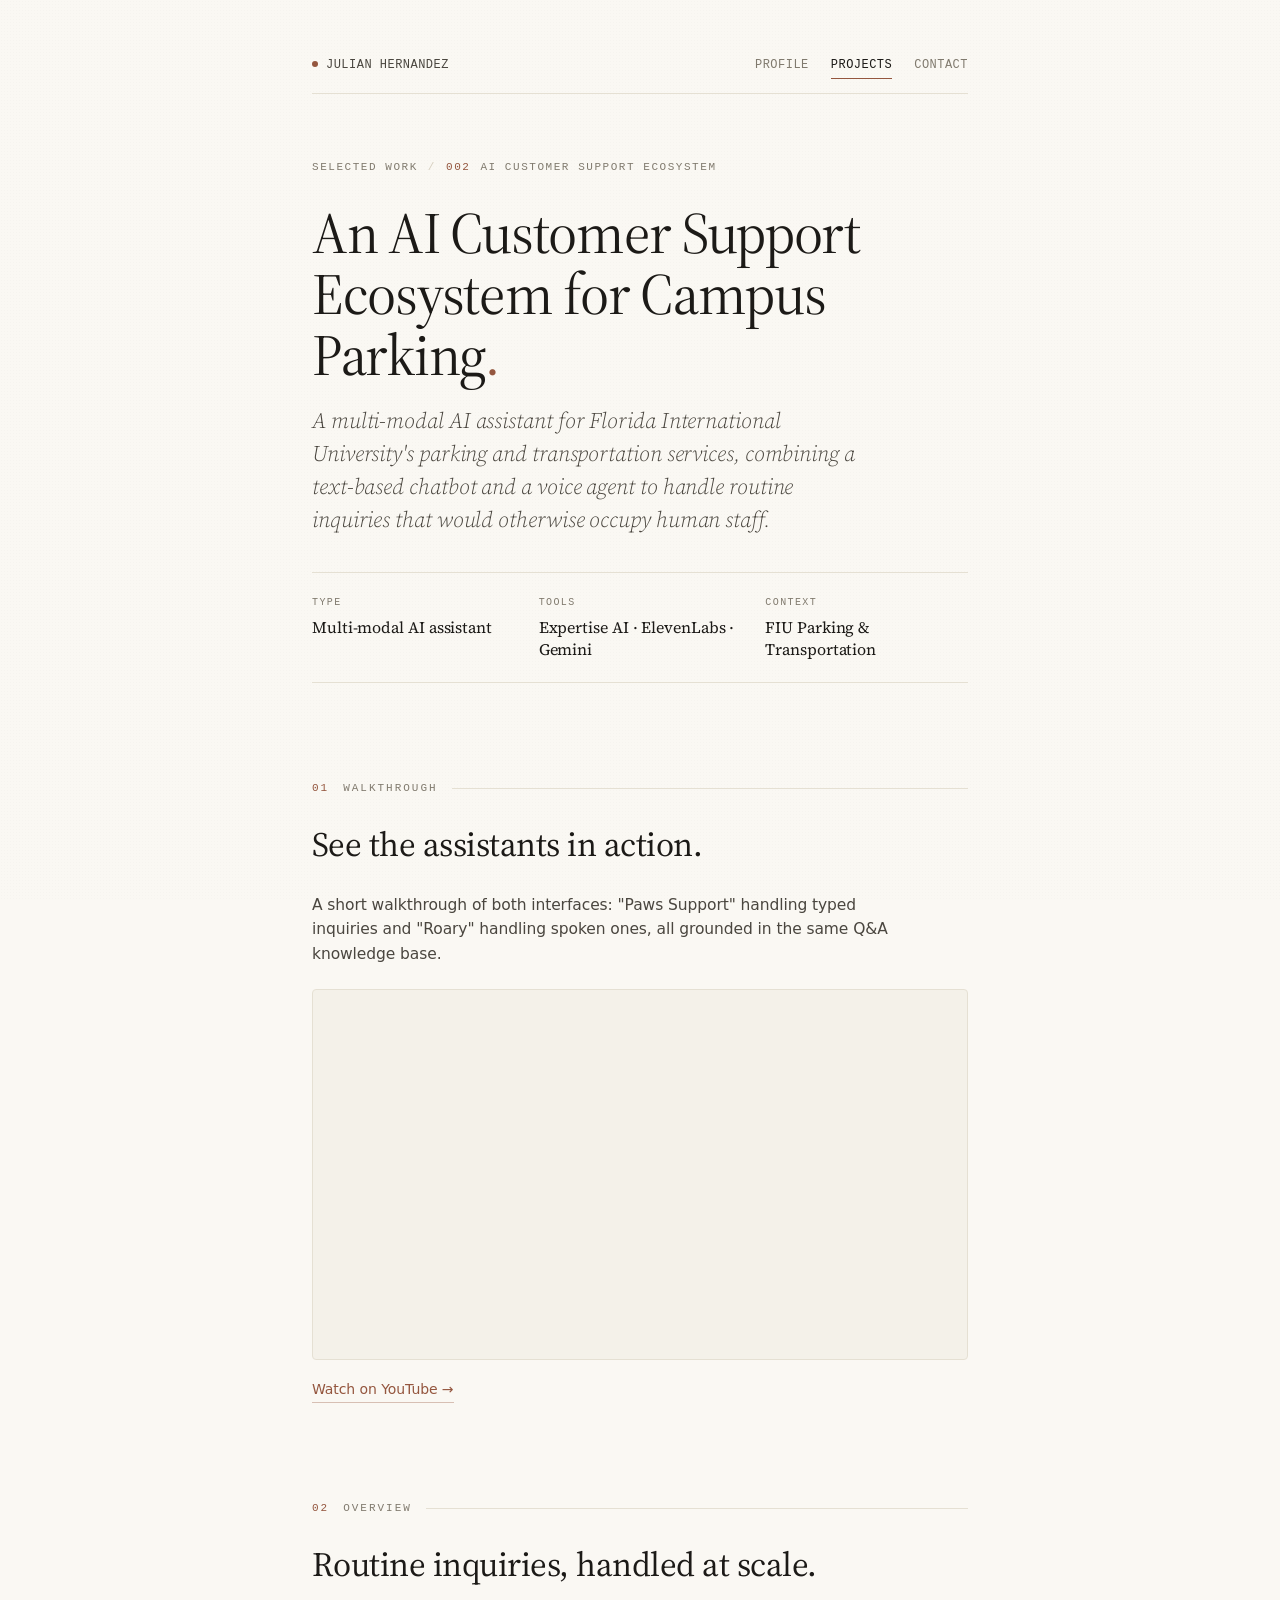
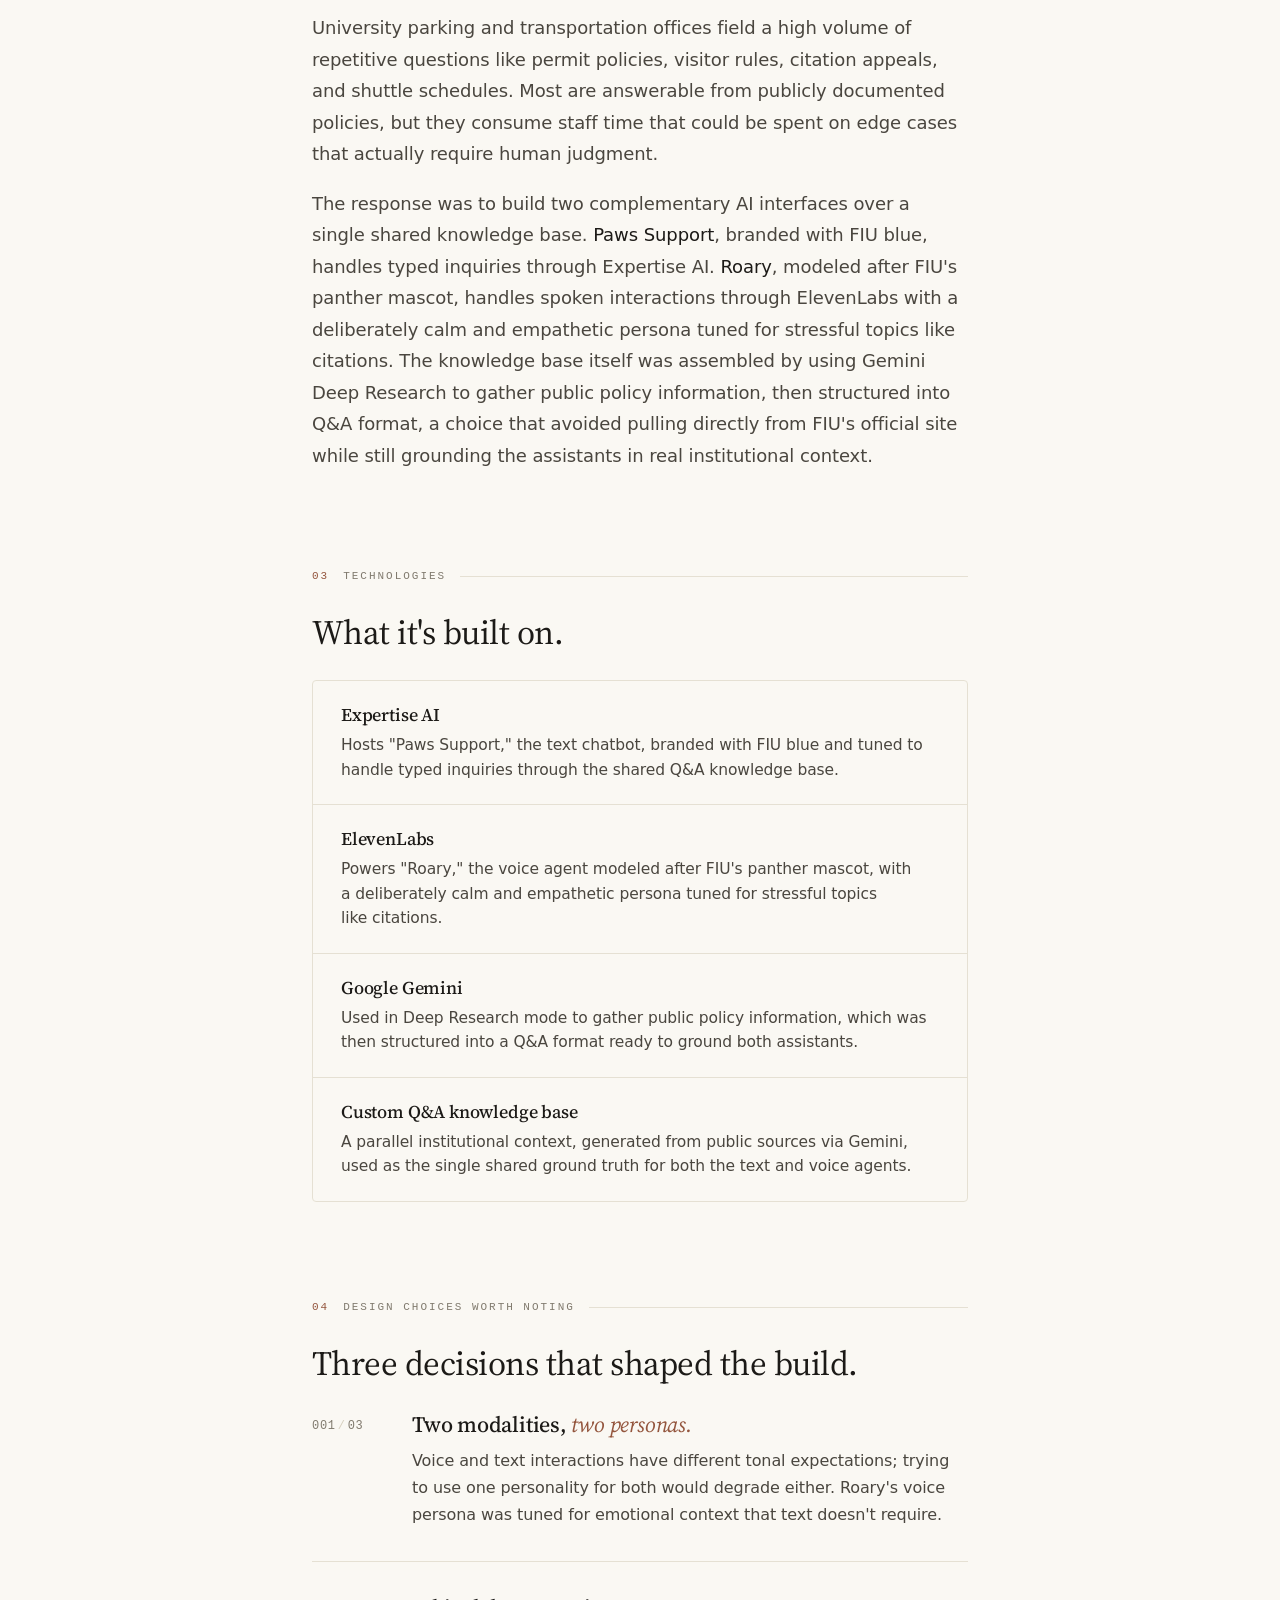
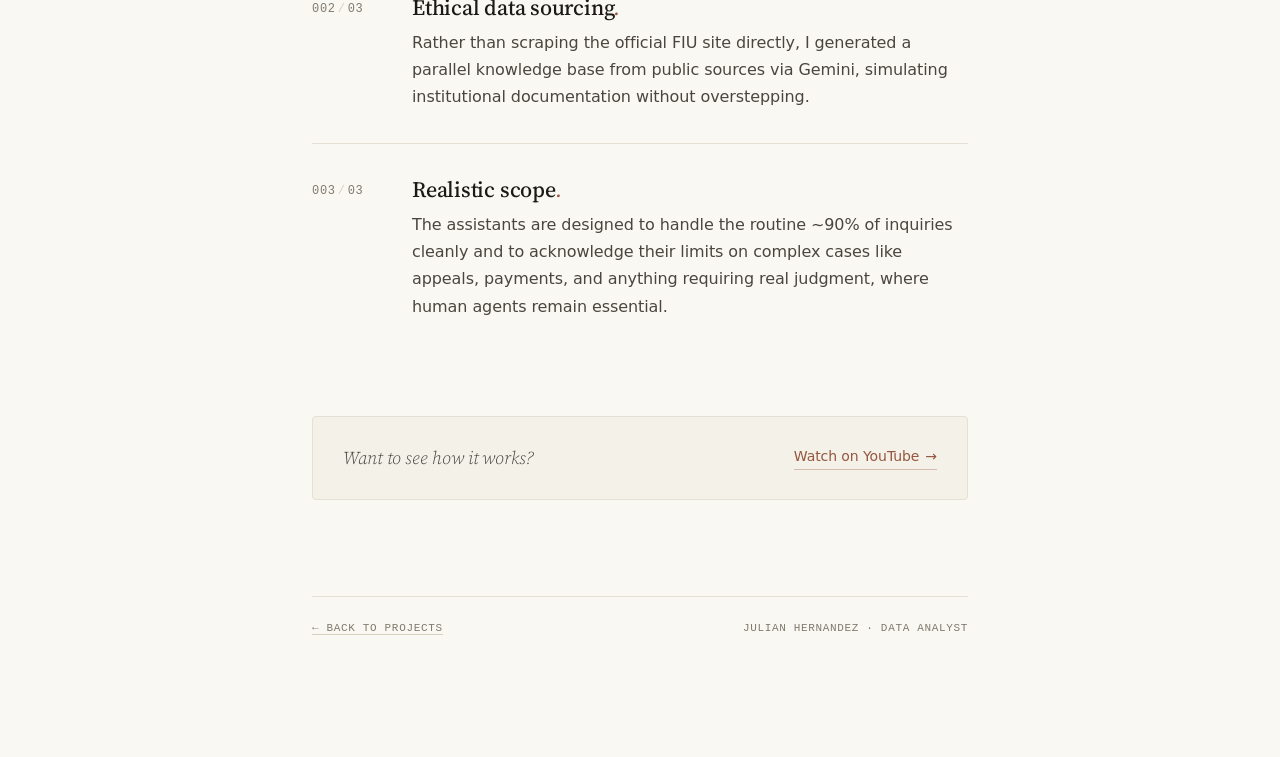
==== AI-Support-Ecosystem.html @ 1e2d6d7f "Restructure AI project as card + dedicated page Brief summary cards on Profile.html and Projects.htm" ====
<!doctype html>
<html lang="en">
<head>
<meta charset="utf-8" />
<meta name="viewport" content="width=device-width, initial-scale=1" />
<title>Julian Hernandez · AI Customer Support Ecosystem</title>
<link rel="preconnect" href="https://fonts.googleapis.com" />
<link rel="preconnect" href="https://fonts.gstatic.com" crossorigin />
<link href="https://fonts.googleapis.com/css2?family=Source+Serif+4:ital,opsz,wght@0,8..60,300..700;1,8..60,300..600&display=swap" rel="stylesheet" />
<link rel="stylesheet" href="styles.css" />
<style>
  /* ---- breadcrumb ---- */
  .crumb {
    font-family: var(--mono);
    font-size: 11px;
    letter-spacing: 0.14em;
    text-transform: uppercase;
    color: var(--ink-mute);
    margin-bottom: 26px;
    display: flex;
    align-items: center;
    flex-wrap: wrap;
    gap: 10px;
  }
  .crumb a {
    color: var(--ink-mute);
    text-decoration: none;
    border-bottom: 1px solid transparent;
    transition: color 0.15s ease, border-color 0.15s ease;
  }
  .crumb a:hover { color: var(--ink); border-color: var(--rule-strong); }
  .crumb .num { color: var(--accent); font-weight: 500; }
  .crumb .sep { color: var(--rule-strong); }

  /* ---- hero ---- */
  .project-hero {
    margin-bottom: 48px;
  }
  .project-hero h1 {
    font-family: var(--serif);
    font-weight: 400;
    font-size: clamp(40px, 5.5vw, 58px);
    line-height: 1.05;
    letter-spacing: -0.022em;
    margin: 0 0 18px;
    color: var(--ink);
    font-variation-settings: "opsz" 60;
  }
  .project-hero h1 .period { color: var(--accent); }
  .project-hero .tagline {
    font-family: var(--serif);
    font-style: italic;
    font-weight: 300;
    font-size: 22px;
    line-height: 1.5;
    color: var(--ink-soft);
    max-width: 50ch;
    margin: 0 0 36px;
    text-wrap: pretty;
  }

  /* ---- metadata strip ---- */
  .meta-strip {
    display: grid;
    grid-template-columns: repeat(3, 1fr);
    gap: 24px;
    padding: 22px 0;
    border-top: 1px solid var(--rule);
    border-bottom: 1px solid var(--rule);
  }
  .meta-strip .item {
    display: flex;
    flex-direction: column;
    gap: 6px;
  }
  .meta-strip .k {
    font-family: var(--mono);
    font-size: 10px;
    letter-spacing: 0.14em;
    text-transform: uppercase;
    color: var(--ink-mute);
  }
  .meta-strip .v {
    font-family: var(--serif);
    font-size: 16px;
    color: var(--ink);
    line-height: 1.35;
  }

  /* ---- stack list (technologies / skills) ---- */
  .stack-list {
    border: 1px solid var(--rule);
    border-radius: 4px;
    background: var(--bg);
    overflow: hidden;
  }
  .stack-item {
    padding: 22px 28px;
    display: flex;
    flex-direction: column;
    gap: 6px;
    border-top: 1px solid var(--rule);
  }
  .stack-item:first-child { border-top: none; }
  .stack-item .head {
    font-family: var(--serif);
    font-weight: 500;
    font-size: 18px;
    color: var(--ink);
    letter-spacing: -0.01em;
    line-height: 1.3;
  }
  .stack-item .body {
    font-size: 15.5px;
    line-height: 1.6;
    color: var(--ink-soft);
    max-width: 60ch;
    text-wrap: pretty;
  }

  /* ---- feature blocks ---- */
  .features {
    display: flex;
    flex-direction: column;
    margin-bottom: 36px;
  }
  .feature {
    padding: 32px 0;
    border-top: 1px solid var(--rule);
    display: grid;
    grid-template-columns: 72px 1fr;
    gap: 28px;
    align-items: start;
  }
  .feature:first-of-type { border-top: none; padding-top: 0; }
  .feature .ix {
    font-family: var(--mono);
    font-size: 12px;
    letter-spacing: 0.06em;
    color: var(--ink-mute);
    padding-top: 6px;
  }
  .feature .ix .slash { color: var(--rule-strong); margin: 0 2px; }
  .feature h3 {
    font-family: var(--serif);
    font-weight: 500;
    font-size: 22px;
    line-height: 1.25;
    letter-spacing: -0.01em;
    margin: 0 0 8px;
    color: var(--ink);
  }
  .feature h3 .em {
    color: var(--accent);
    font-style: italic;
    font-weight: 400;
  }
  .feature p {
    font-size: 16px;
    line-height: 1.7;
    color: var(--ink-soft);
    margin: 0;
    text-wrap: pretty;
    max-width: 60ch;
  }

  /* ---- CTA row ---- */
  .cta-row {
    margin-top: 64px;
    padding: 26px 30px;
    background: var(--bg-sunk);
    border: 1px solid var(--rule);
    border-radius: 4px;
    display: flex;
    justify-content: space-between;
    align-items: center;
    gap: 18px;
    flex-wrap: wrap;
  }
  .cta-row .line {
    font-family: var(--serif);
    font-style: italic;
    font-weight: 300;
    font-size: 18px;
    color: var(--ink-soft);
    text-wrap: pretty;
  }
  .cta-row a {
    font-family: var(--sans);
    font-size: 14px;
    color: var(--accent);
    text-decoration: none;
    border-bottom: 1px solid color-mix(in oklab, var(--accent) 35%, transparent);
    padding-bottom: 1px;
    transition: gap 0.18s ease, border-color 0.15s ease;
    display: inline-flex;
    align-items: center;
    gap: 6px;
  }
  .cta-row a:hover { border-color: var(--accent); gap: 10px; }

  /* ---- video embed ---- */
  .video-note {
    font-size: 15.5px;
    line-height: 1.6;
    color: var(--ink-soft);
    margin: 0 0 22px;
    max-width: 60ch;
    text-wrap: pretty;
  }
  .video-wrap {
    position: relative;
    width: 100%;
    padding-top: 56.25%; /* 16:9 */
    margin: 0 0 14px;
    background: var(--bg-sunk);
    border: 1px solid var(--rule);
    border-radius: 4px;
    overflow: hidden;
  }
  .video-wrap iframe {
    position: absolute;
    inset: 0;
    width: 100%;
    height: 100%;
    border: 0;
  }
  .video-fallback {
    display: inline-block;
    font-family: var(--sans);
    font-size: 14px;
    color: var(--accent);
    text-decoration: none;
    border-bottom: 1px solid color-mix(in oklab, var(--accent) 35%, transparent);
    padding-bottom: 1px;
    transition: border-color 0.15s ease;
  }
  .video-fallback:hover { border-color: var(--accent); }

  @media (max-width: 700px) {
    .meta-strip { grid-template-columns: 1fr; gap: 14px; padding: 18px 0; }
    .feature {
      grid-template-columns: 1fr;
      gap: 8px;
      padding: 28px 0;
    }
    .feature .ix { padding-top: 0; }
    .stack-item { padding: 18px 22px; }
    .cta-row { padding: 22px; }
  }
</style>
</head>
<body>
  <main class="page">

    <div class="topnav">
      <span class="brand"><span class="dot"></span>Julian Hernandez</span>
      <nav aria-label="Primary">
        <a href="Profile.html">Profile</a>
        <a href="Projects.html" aria-current="page">Projects</a>
        <a href="Contact.html">Contact</a>
      </nav>
    </div>

    <div class="crumb">
      <a href="Projects.html">Selected work</a>
      <span class="sep" aria-hidden="true">/</span>
      <span class="num">002</span>
      <span>AI Customer Support Ecosystem</span>
    </div>

    <header class="project-hero">
      <h1>An AI Customer Support Ecosystem for Campus Parking<span class="period">.</span></h1>
      <p class="tagline">A multi-modal AI assistant for Florida International University's parking and transportation services, combining a text-based chatbot and a voice agent to handle routine inquiries that would otherwise occupy human staff.</p>

      <div class="meta-strip">
        <div class="item">
          <span class="k">Type</span>
          <span class="v">Multi-modal AI assistant</span>
        </div>
        <div class="item">
          <span class="k">Tools</span>
          <span class="v">Expertise AI · ElevenLabs · Gemini</span>
        </div>
        <div class="item">
          <span class="k">Context</span>
          <span class="v">FIU Parking &amp; Transportation</span>
        </div>
      </div>
    </header>

    <!-- ============ WALKTHROUGH VIDEO ============ -->
    <section>
      <div class="section-label"><span class="num">01</span><span>Walkthrough</span></div>
      <h2 class="section-title">See the assistants in action.</h2>
      <p class="video-note">A short walkthrough of both interfaces: "Paws Support" handling typed inquiries and "Roary" handling spoken ones, all grounded in the same Q&amp;A knowledge base.</p>

      <div class="video-wrap">
        <iframe
          src="https://www.youtube.com/embed/y3eT0rDA4UU"
          title="An AI Customer Support Ecosystem for Campus Parking"
          loading="lazy"
          allow="accelerometer; autoplay; clipboard-write; encrypted-media; gyroscope; picture-in-picture; web-share"
          referrerpolicy="strict-origin-when-cross-origin"
          allowfullscreen></iframe>
      </div>
      <a class="video-fallback" href="https://youtu.be/y3eT0rDA4UU" target="_blank" rel="noopener">Watch on YouTube →</a>
    </section>

    <!-- ============ OVERVIEW ============ -->
    <section>
      <div class="section-label"><span class="num">02</span><span>Overview</span></div>
      <h2 class="section-title">Routine inquiries, handled at scale.</h2>
      <div class="prose">
        <p>University parking and transportation offices field a high volume of repetitive questions like permit policies, visitor rules, citation appeals, and shuttle schedules. Most are answerable from publicly documented policies, but they consume staff time that could be spent on edge cases that actually require human judgment.</p>
        <p>The response was to build two complementary AI interfaces over a single shared knowledge base. <strong>Paws Support</strong>, branded with FIU blue, handles typed inquiries through Expertise AI. <strong>Roary</strong>, modeled after FIU's panther mascot, handles spoken interactions through ElevenLabs with a deliberately calm and empathetic persona tuned for stressful topics like citations. The knowledge base itself was assembled by using Gemini Deep Research to gather public policy information, then structured into Q&amp;A format, a choice that avoided pulling directly from FIU's official site while still grounding the assistants in real institutional context.</p>
      </div>
    </section>

    <!-- ============ TECHNOLOGIES ============ -->
    <section>
      <div class="section-label"><span class="num">03</span><span>Technologies</span></div>
      <h2 class="section-title">What it's built on.</h2>
      <div class="stack-list">
        <div class="stack-item">
          <div class="head">Expertise AI</div>
          <div class="body">Hosts "Paws Support," the text chatbot, branded with FIU blue and tuned to handle typed inquiries through the shared Q&amp;A knowledge base.</div>
        </div>
        <div class="stack-item">
          <div class="head">ElevenLabs</div>
          <div class="body">Powers "Roary," the voice agent modeled after FIU's panther mascot, with a deliberately calm and empathetic persona tuned for stressful topics like citations.</div>
        </div>
        <div class="stack-item">
          <div class="head">Google Gemini</div>
          <div class="body">Used in Deep Research mode to gather public policy information, which was then structured into a Q&amp;A format ready to ground both assistants.</div>
        </div>
        <div class="stack-item">
          <div class="head">Custom Q&amp;A knowledge base</div>
          <div class="body">A parallel institutional context, generated from public sources via Gemini, used as the single shared ground truth for both the text and voice agents.</div>
        </div>
      </div>
    </section>

    <!-- ============ DESIGN CHOICES ============ -->
    <section>
      <div class="section-label"><span class="num">04</span><span>Design choices worth noting</span></div>
      <h2 class="section-title">Three decisions that shaped the build.</h2>

      <div class="features">
        <article class="feature">
          <div class="ix">001<span class="slash">/</span>03</div>
          <div>
            <h3>Two modalities, <span class="em">two personas.</span></h3>
            <p>Voice and text interactions have different tonal expectations; trying to use one personality for both would degrade either. Roary's voice persona was tuned for emotional context that text doesn't require.</p>
          </div>
        </article>

        <article class="feature">
          <div class="ix">002<span class="slash">/</span>03</div>
          <div>
            <h3>Ethical data sourcing<span class="em">.</span></h3>
            <p>Rather than scraping the official FIU site directly, I generated a parallel knowledge base from public sources via Gemini, simulating institutional documentation without overstepping.</p>
          </div>
        </article>

        <article class="feature">
          <div class="ix">003<span class="slash">/</span>03</div>
          <div>
            <h3>Realistic scope<span class="em">.</span></h3>
            <p>The assistants are designed to handle the routine ~90% of inquiries cleanly and to acknowledge their limits on complex cases like appeals, payments, and anything requiring real judgment, where human agents remain essential.</p>
          </div>
        </article>
      </div>
    </section>

    <div class="cta-row">
      <span class="line">Want to see how it works?</span>
      <a href="https://youtu.be/y3eT0rDA4UU" target="_blank" rel="noopener">Watch on YouTube <span aria-hidden="true">→</span></a>
    </div>

    <footer class="foot">
      <span><a href="Projects.html" style="color:inherit; text-decoration:none; border-bottom:1px solid var(--rule-strong);">← Back to projects</a></span>
      <span>Julian Hernandez · Data Analyst</span>
    </footer>

  </main>
</body>
</html>
---- styles.css ----
/* ============================================
   Julian Hernandez — shared stylesheet
   Warm document aesthetic, terracotta accent
   ============================================ */

:root {
  --bg: #FAF8F3;
  --bg-sunk: #F4F1E9;
  --bg-deep: #EFEADC;
  --ink: #1C1A17;
  --ink-soft: #4A463F;
  --ink-mute: #807A6E;
  --rule: #E5E0D3;
  --rule-strong: #D6CFBE;
  --accent: oklch(0.52 0.09 42);
  --accent-soft: oklch(0.92 0.04 50);

  --serif: "Source Serif 4", "Source Serif Pro", Georgia, "Times New Roman", serif;
  --sans: ui-sans-serif, system-ui, -apple-system, "Helvetica Neue", Helvetica, Arial, sans-serif;
  --mono: ui-monospace, "SFMono-Regular", "JetBrains Mono", Menlo, monospace;

  --measure: 720px;
  --measure-wide: 880px;
}

* { box-sizing: border-box; }
html, body { margin: 0; padding: 0; }
html { -webkit-font-smoothing: antialiased; -moz-osx-font-smoothing: grayscale; }

body {
  background: var(--bg);
  color: var(--ink);
  font-family: var(--sans);
  font-size: 17px;
  line-height: 1.65;
  letter-spacing: -0.005em;
  text-rendering: optimizeLegibility;
}

/* paper grain */
body::before {
  content: "";
  position: fixed; inset: 0;
  pointer-events: none;
  background-image: radial-gradient(rgba(28,26,23,0.025) 1px, transparent 1px);
  background-size: 3px 3px;
  mix-blend-mode: multiply;
  opacity: 0.6;
  z-index: 0;
}

.page {
  position: relative;
  z-index: 1;
  max-width: var(--measure);
  margin: 0 auto;
  padding: 56px 32px 120px;
}
.page.wide { max-width: var(--measure-wide); }

/* ---- top nav strip ---- */
.topnav {
  display: flex;
  justify-content: space-between;
  align-items: baseline;
  font-family: var(--mono);
  font-size: 12px;
  letter-spacing: 0.04em;
  text-transform: uppercase;
  color: var(--ink-mute);
  padding-bottom: 14px;
  border-bottom: 1px solid var(--rule);
  margin-bottom: 64px;
}
.topnav .brand { color: var(--ink-soft); }
.topnav .brand .dot {
  display: inline-block;
  width: 6px; height: 6px;
  background: var(--accent);
  border-radius: 50%;
  margin-right: 8px;
  vertical-align: 1px;
}
.topnav nav {
  display: flex;
  gap: 22px;
}
.topnav nav a {
  color: var(--ink-mute);
  text-decoration: none;
  padding-bottom: 2px;
  border-bottom: 1px solid transparent;
  transition: color 0.15s ease, border-color 0.15s ease;
}
.topnav nav a:hover { color: var(--ink); }
.topnav nav a[aria-current="page"] {
  color: var(--ink);
  border-bottom-color: var(--accent);
}

/* ---- section scaffolding ---- */
section { margin-top: 96px; }

.section-label {
  font-family: var(--mono);
  font-size: 11px;
  letter-spacing: 0.18em;
  text-transform: uppercase;
  color: var(--ink-mute);
  display: flex;
  align-items: center;
  gap: 14px;
  margin: 0 0 28px;
}
.section-label::after {
  content: "";
  flex: 1;
  height: 1px;
  background: var(--rule);
}
.section-label .num {
  color: var(--accent);
  font-weight: 500;
}

h2.section-title {
  font-family: var(--serif);
  font-weight: 400;
  font-size: 34px;
  line-height: 1.15;
  letter-spacing: -0.015em;
  margin: 0 0 28px;
  color: var(--ink);
}

/* ---- social row ---- */
.social {
  display: flex;
  gap: 24px;
  flex-wrap: wrap;
  font-size: 14px;
  color: var(--ink-soft);
  align-items: center;
}
.social a {
  color: var(--ink-soft);
  text-decoration: none;
  border-bottom: 1px solid var(--rule-strong);
  padding-bottom: 1px;
  transition: color 0.15s ease, border-color 0.15s ease;
}
.social a:hover {
  color: var(--accent);
  border-color: var(--accent);
}
.social .sep {
  color: var(--ink-mute);
  user-select: none;
}

/* ---- prose ---- */
.prose p {
  font-size: 18px;
  line-height: 1.75;
  color: var(--ink-soft);
  margin: 0 0 18px;
  text-wrap: pretty;
}
.prose p:last-child { margin-bottom: 0; }
.prose strong {
  color: var(--ink);
  font-weight: 500;
}

/* ---- selection ---- */
::selection {
  background: var(--accent-soft);
  color: var(--ink);
}

/* ---- footer ---- */
footer.foot {
  margin-top: 96px;
  padding-top: 22px;
  border-top: 1px solid var(--rule);
  display: flex;
  justify-content: space-between;
  align-items: baseline;
  font-family: var(--mono);
  font-size: 11px;
  letter-spacing: 0.06em;
  text-transform: uppercase;
  color: var(--ink-mute);
}

/* ---- responsive ---- */
@media (max-width: 600px) {
  .page { padding: 40px 22px 80px; }
  section { margin-top: 72px; }
  h2.section-title { font-size: 28px; }
  .topnav { margin-bottom: 40px; flex-direction: column; gap: 14px; align-items: flex-start; }
  .topnav nav { gap: 18px; flex-wrap: wrap; }
}
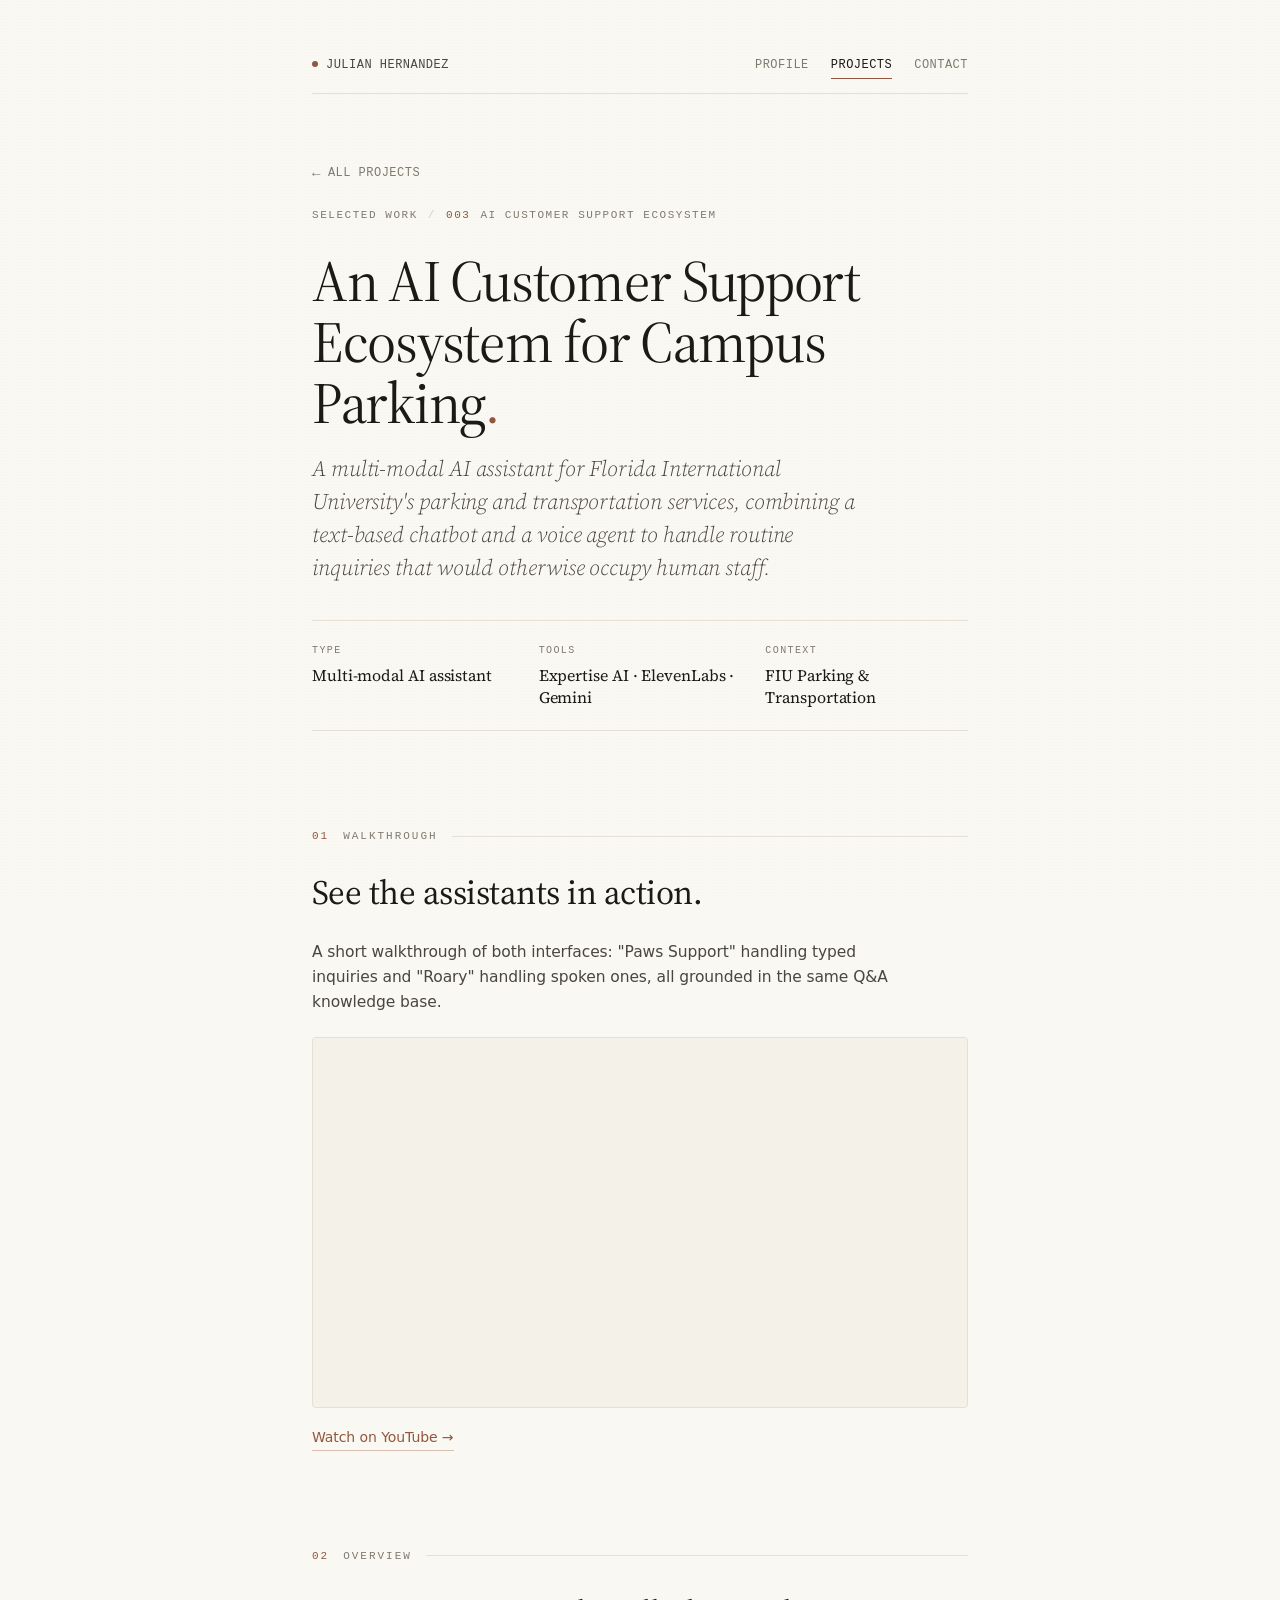
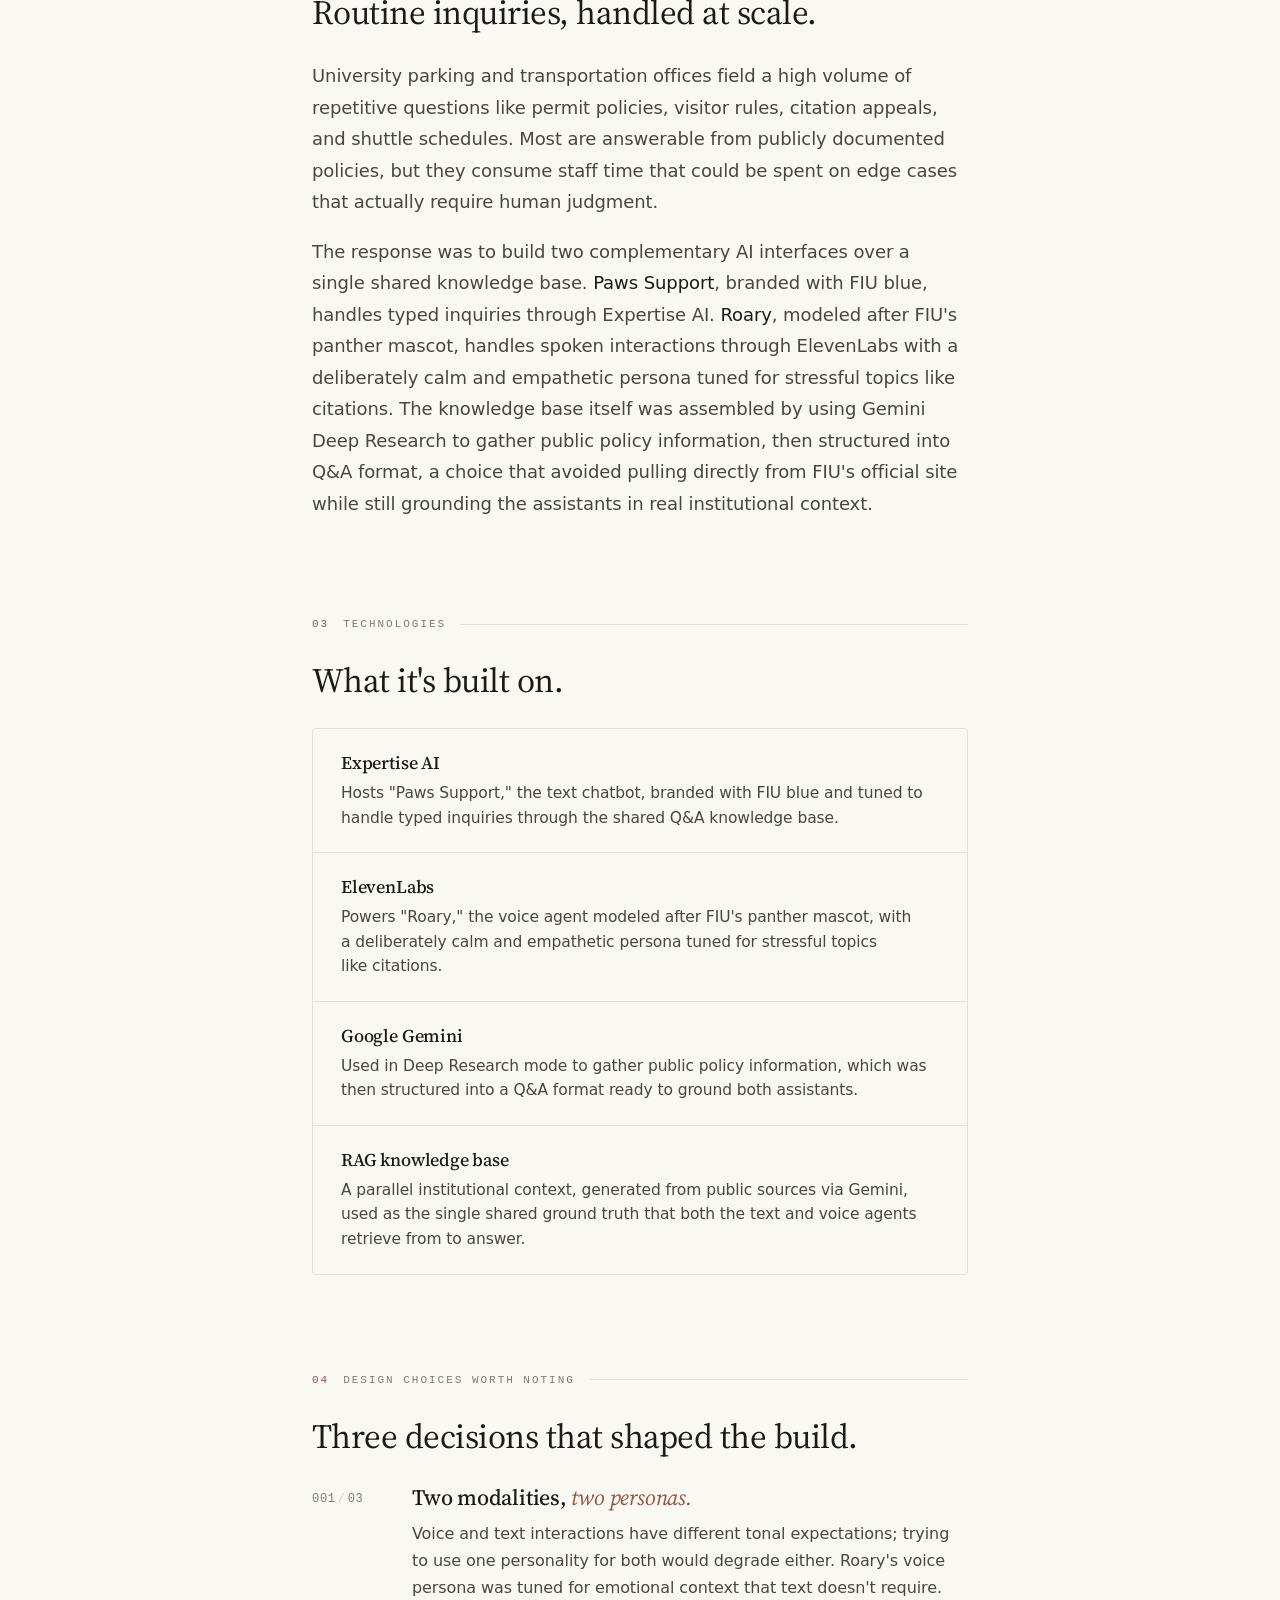
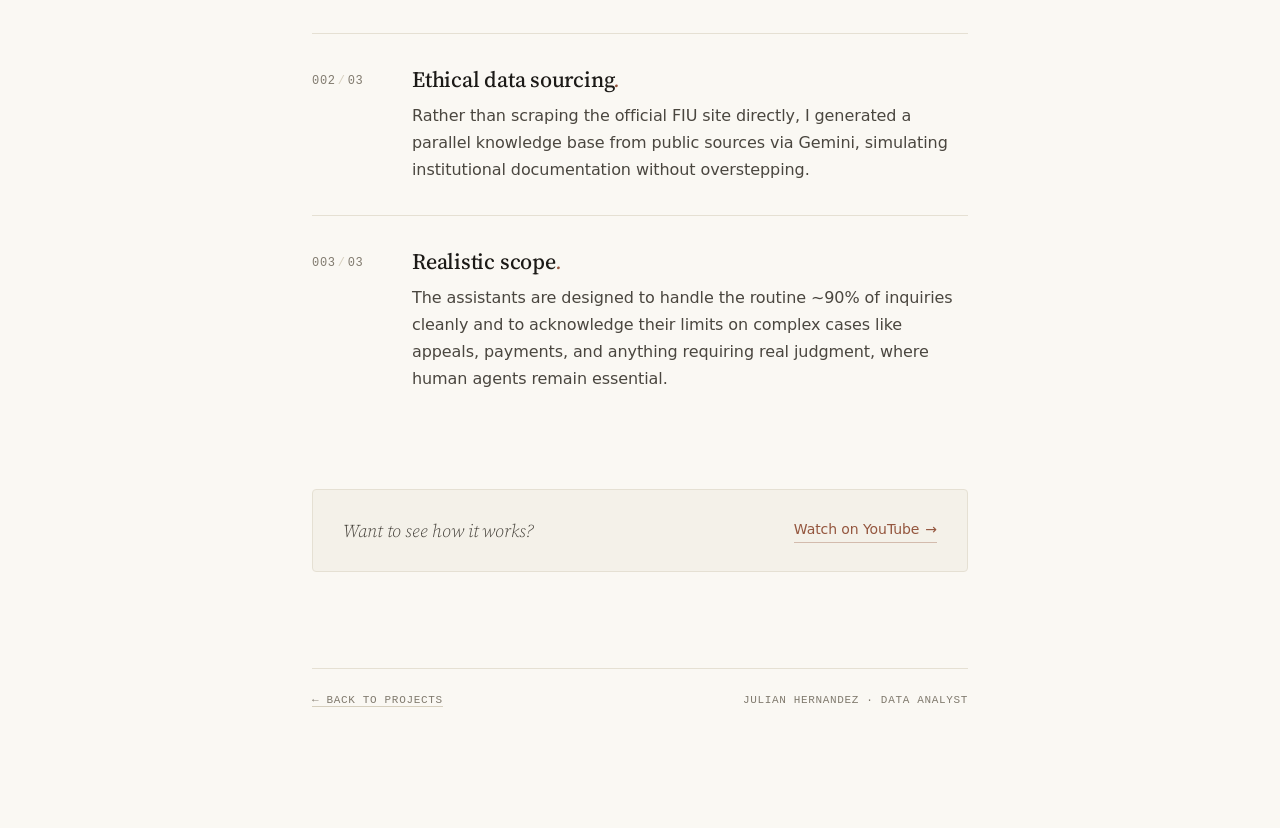
==== commit 70643323: "Projects: reorder (World Cup 2nd), add tech filter, refresh tags, top back links - Move World Cup to" ====
--- a/AI-Support-Ecosystem.html
+++ b/AI-Support-Ecosystem.html
@@ -262,10 +262,12 @@
       </nav>
     </div>
 
+    <a class="back-link" href="Projects.html"><span class="ar" aria-hidden="true">←</span>All projects</a>
+
     <div class="crumb">
       <a href="Projects.html">Selected work</a>
       <span class="sep" aria-hidden="true">/</span>
-      <span class="num">002</span>
+      <span class="num">003</span>
       <span>AI Customer Support Ecosystem</span>
     </div>
 
@@ -335,8 +337,8 @@
           <div class="body">Used in Deep Research mode to gather public policy information, which was then structured into a Q&amp;A format ready to ground both assistants.</div>
         </div>
         <div class="stack-item">
-          <div class="head">Custom Q&amp;A knowledge base</div>
-          <div class="body">A parallel institutional context, generated from public sources via Gemini, used as the single shared ground truth for both the text and voice agents.</div>
+          <div class="head">RAG knowledge base</div>
+          <div class="body">A parallel institutional context, generated from public sources via Gemini, used as the single shared ground truth that both the text and voice agents retrieve from to answer.</div>
         </div>
       </div>
     </section>
--- a/styles.css
+++ b/styles.css
@@ -193,6 +193,23 @@
   color: var(--ink-mute);
 }
 
+/* ---- back-to-projects link (detail pages) ---- */
+.back-link {
+  display: inline-flex;
+  align-items: center;
+  gap: 7px;
+  font-family: var(--mono);
+  font-size: 12px;
+  letter-spacing: 0.04em;
+  text-transform: uppercase;
+  color: var(--ink-mute);
+  text-decoration: none;
+  margin-bottom: 22px;
+  transition: color 0.15s ease, gap 0.18s ease;
+}
+.back-link:hover { color: var(--accent); gap: 11px; }
+.back-link .ar { font-size: 14px; line-height: 1; }
+
 /* ---- responsive ---- */
 @media (max-width: 600px) {
   .page { padding: 40px 22px 80px; }
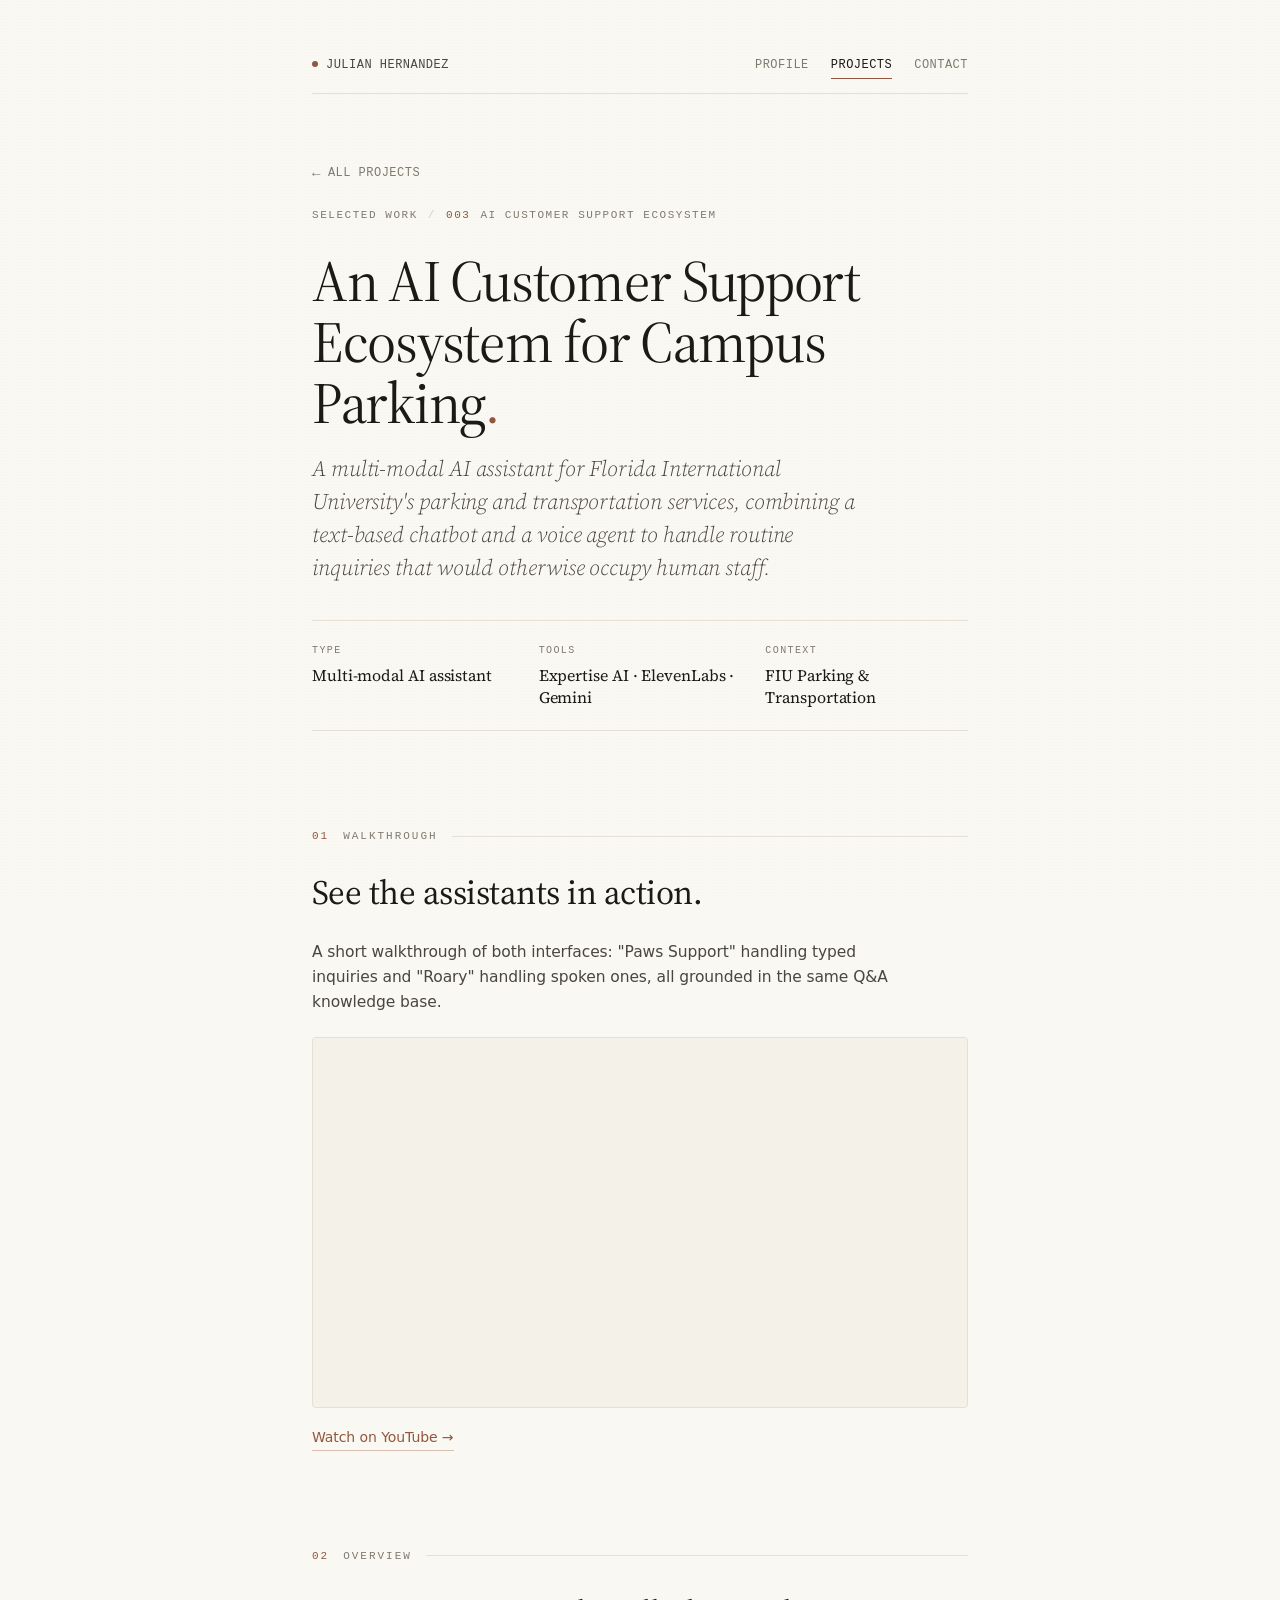
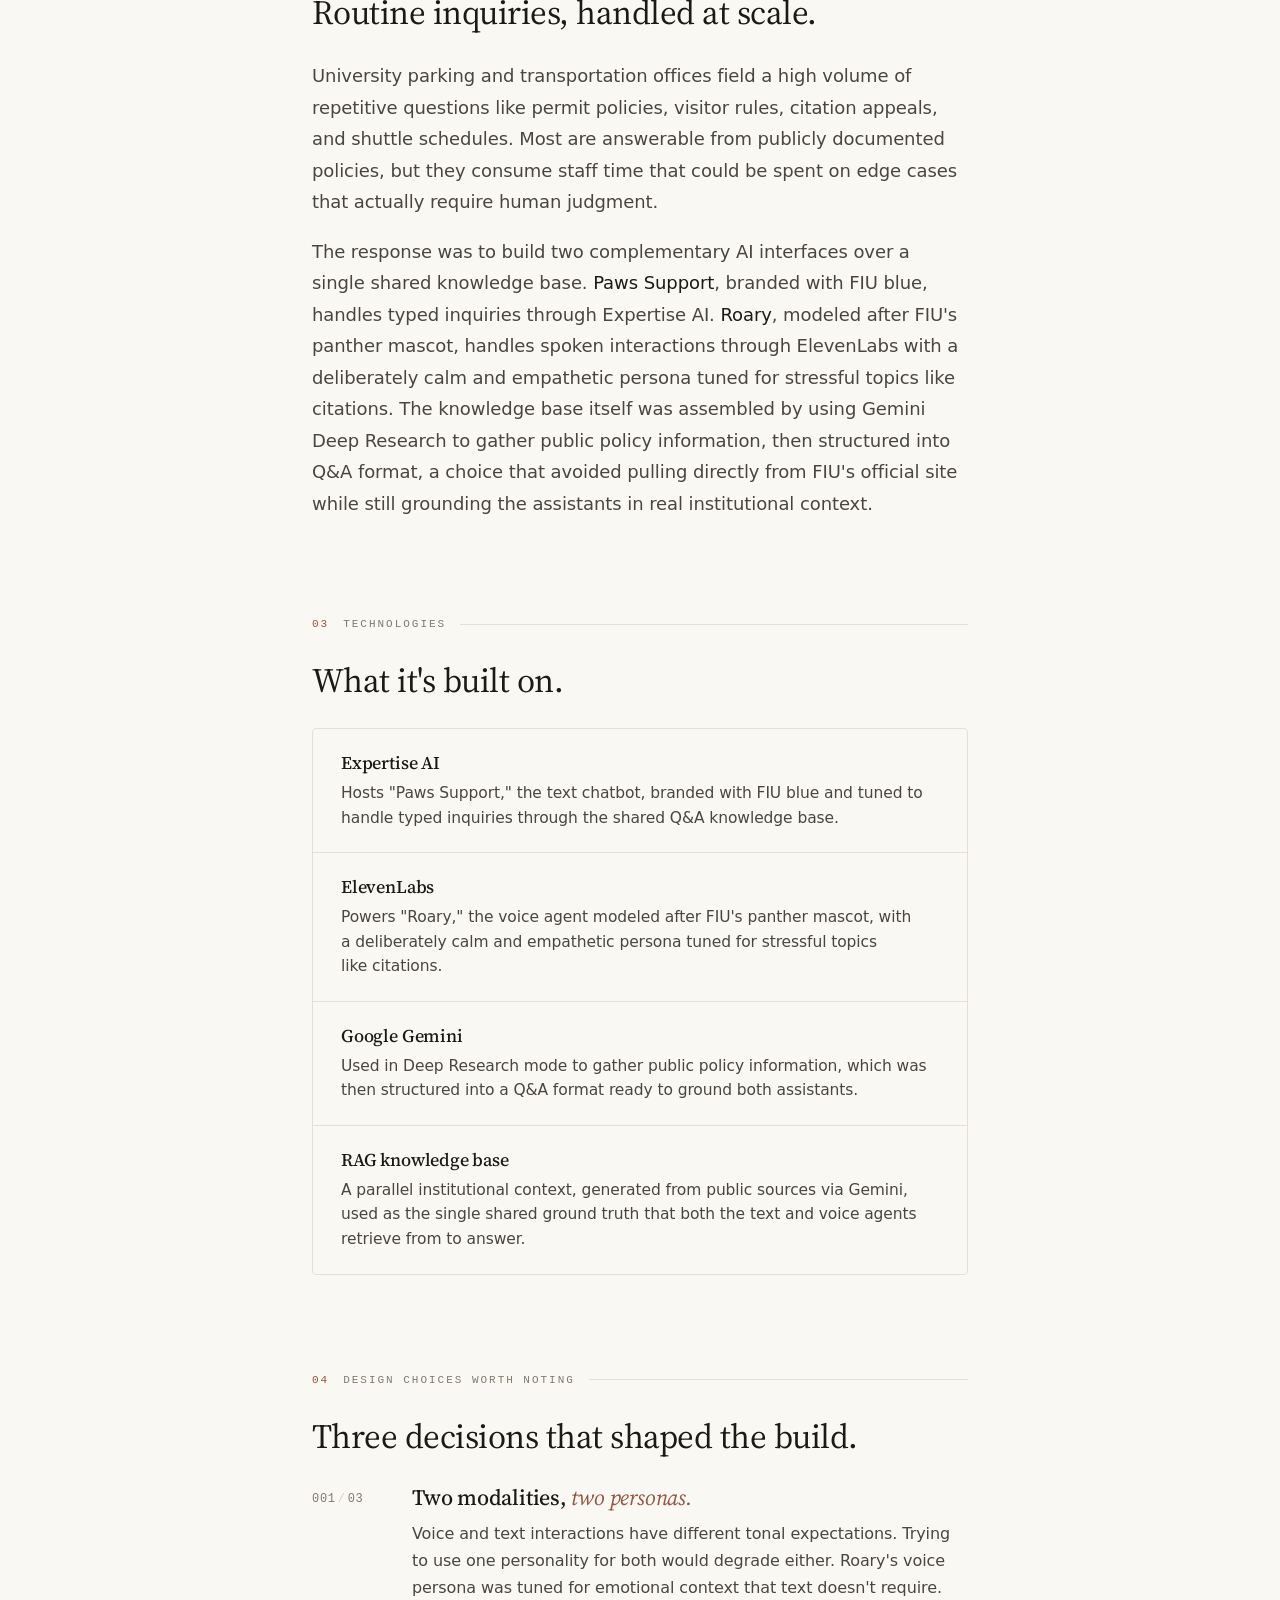
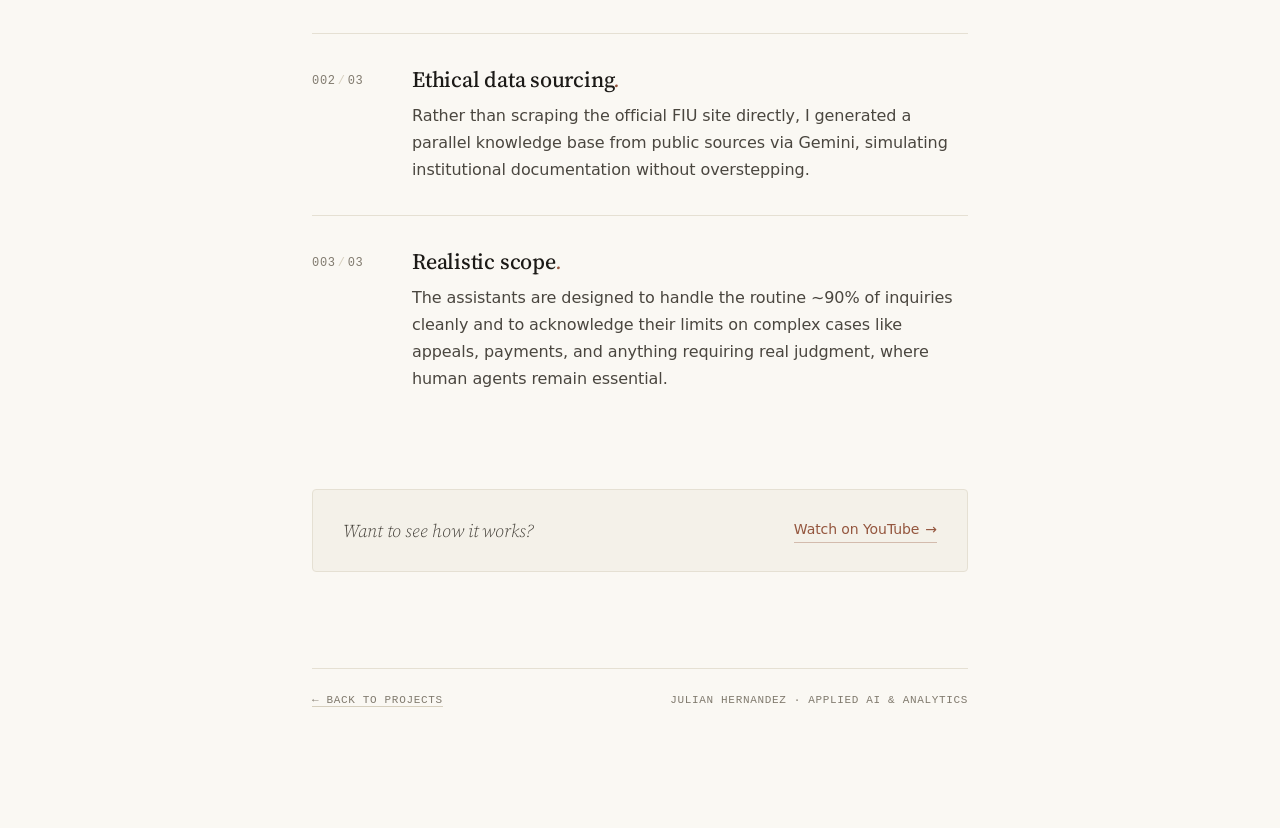
==== commit d92fa0c5: "Align site with resume and LinkedIn - Profile: add Work Experience (SharkNinja, FIU, Rockwell Automa" ====
--- a/AI-Support-Ecosystem.html
+++ b/AI-Support-Ecosystem.html
@@ -4,6 +4,17 @@
 <meta charset="utf-8" />
 <meta name="viewport" content="width=device-width, initial-scale=1" />
 <title>Julian Hernandez · AI Customer Support Ecosystem</title>
+<meta name="description" content="Typed and voice AI assistants for FIU campus parking that answer from one shared knowledge base." />
+<meta property="og:title" content="AI Customer Support Ecosystem" />
+<meta property="og:description" content="Typed and voice AI assistants for FIU campus parking that answer from one shared knowledge base." />
+<meta property="og:type" content="article" />
+<meta property="og:url" content="https://julianher.github.io/AI-Support-Ecosystem.html" />
+<meta property="og:image" content="https://julianher.github.io/og/ai-support.png" />
+<meta property="og:image:width" content="1200" />
+<meta property="og:image:height" content="630" />
+<meta property="og:image:alt" content="AI Customer Support Ecosystem" />
+<meta property="og:site_name" content="Julian Hernandez" />
+<meta name="twitter:card" content="summary_large_image" />
 <link rel="preconnect" href="https://fonts.googleapis.com" />
 <link rel="preconnect" href="https://fonts.gstatic.com" crossorigin />
 <link href="https://fonts.googleapis.com/css2?family=Source+Serif+4:ital,opsz,wght@0,8..60,300..700;1,8..60,300..600&display=swap" rel="stylesheet" />
@@ -353,7 +364,7 @@
           <div class="ix">001<span class="slash">/</span>03</div>
           <div>
             <h3>Two modalities, <span class="em">two personas.</span></h3>
-            <p>Voice and text interactions have different tonal expectations; trying to use one personality for both would degrade either. Roary's voice persona was tuned for emotional context that text doesn't require.</p>
+            <p>Voice and text interactions have different tonal expectations. Trying to use one personality for both would degrade either. Roary's voice persona was tuned for emotional context that text doesn't require.</p>
           </div>
         </article>
 
@@ -382,7 +393,7 @@
 
     <footer class="foot">
       <span><a href="Projects.html" style="color:inherit; text-decoration:none; border-bottom:1px solid var(--rule-strong);">← Back to projects</a></span>
-      <span>Julian Hernandez · Data Analyst</span>
+      <span>Julian Hernandez · Applied AI &amp; Analytics</span>
     </footer>
 
   </main>
